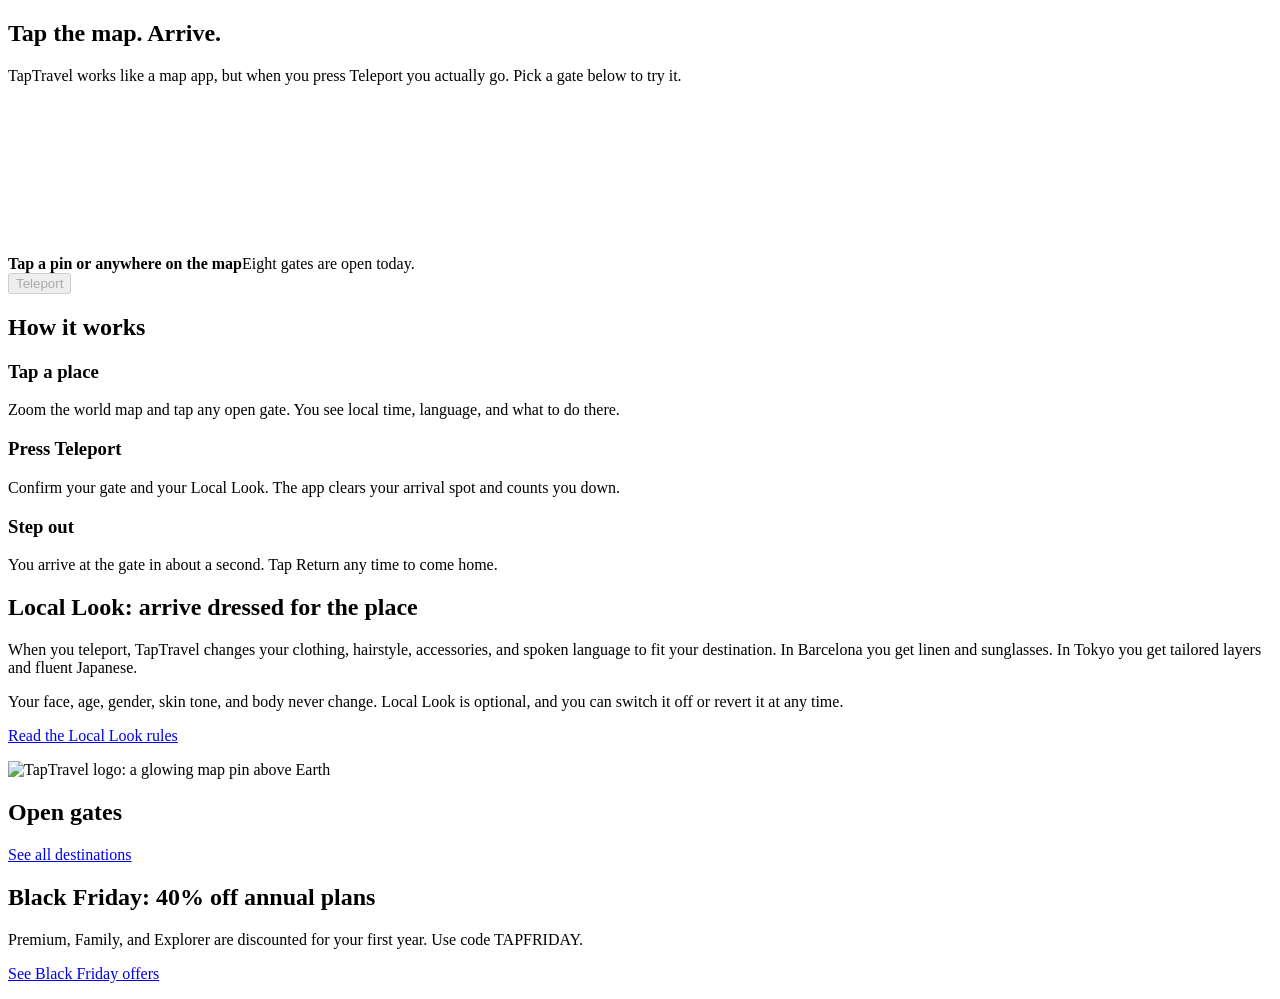
==== index.html @ 9f34a0a9 "Add files via upload" ====
<!doctype html><html lang="en"><head><meta charset="utf-8"><meta name="viewport" content="width=device-width,initial-scale=1"><title>TapTravel | Tap the map. Arrive.</title><meta name="description" content="TapTravel teleports you anywhere on Earth. Tap the map, press teleport, step out."><link rel="icon" href="assets/logo.jpeg"><link rel="preconnect" href="https://fonts.googleapis.com"><link rel="preconnect" href="https://fonts.gstatic.com" crossorigin><link href="https://fonts.googleapis.com/css2?family=Instrument+Sans:wght@400;600&family=Syne:wght@700;800&display=swap" rel="stylesheet"><link rel="stylesheet" href="css/style.css"></head><body>
<main>
<section class="hero"><div class="wrap">
<h1>Tap the map. Arrive.</h1>
<p class="lead">TapTravel works like a map app, but when you press Teleport you actually go. Pick a gate below to try it.</p>
<div class="map" id="map" role="group" aria-label="World map. Tap a pin to choose a destination."><canvas aria-hidden="true"></canvas></div>
<div class="panel"><div><strong id="pname">Tap a pin or anywhere on the map</strong><span id="pinfo">Eight gates are open today.</span></div><button class="btn" id="go" disabled>Teleport</button></div>
</div></section>
<section><div class="wrap"><h2>How it works</h2><div class="grid steps">
<div class="card"><h3>Tap a place</h3><p>Zoom the world map and tap any open gate. You see local time, language, and what to do there.</p></div>
<div class="card"><h3>Press Teleport</h3><p>Confirm your gate and your Local Look. The app clears your arrival spot and counts you down.</p></div>
<div class="card"><h3>Step out</h3><p>You arrive at the gate in about a second. Tap Return any time to come home.</p></div></div></div></section>
<section><div class="wrap split"><div><h2>Local Look: arrive dressed for the place</h2>
<p>When you teleport, TapTravel changes your clothing, hairstyle, accessories, and spoken language to fit your destination. In Barcelona you get linen and sunglasses. In Tokyo you get tailored layers and fluent Japanese.</p>
<p>Your face, age, gender, skin tone, and body never change. Local Look is optional, and you can switch it off or revert it at any time.</p>
<p style="margin-top:16px"><a class="btn ghost" href="policies.html#look">Read the Local Look rules</a></p></div>
<img src="assets/logo.jpeg" alt="TapTravel logo: a glowing map pin above Earth"></div></section>
<section><div class="wrap"><h2>Open gates</h2><div class="grid" id="featured"></div><p style="margin-top:20px"><a class="btn ghost" href="destinations.html">See all destinations</a></p></div></section>
<section data-bf><div class="wrap"><div class="bfbox"><h2>Black Friday: 40% off annual plans</h2><p>Premium, Family, and Explorer are discounted for your first year. Use code TAPFRIDAY.</p><div class="count" aria-label="Time left"></div><a class="btn city" href="plans.html#black-friday">See Black Friday offers</a></div></div></section>
</main>
<div class="warp" id="warp" aria-live="polite"><i></i><p id="wtxt"></p></div>
<script src="js/data.js"></script><script src="js/main.js"></script></body></html>
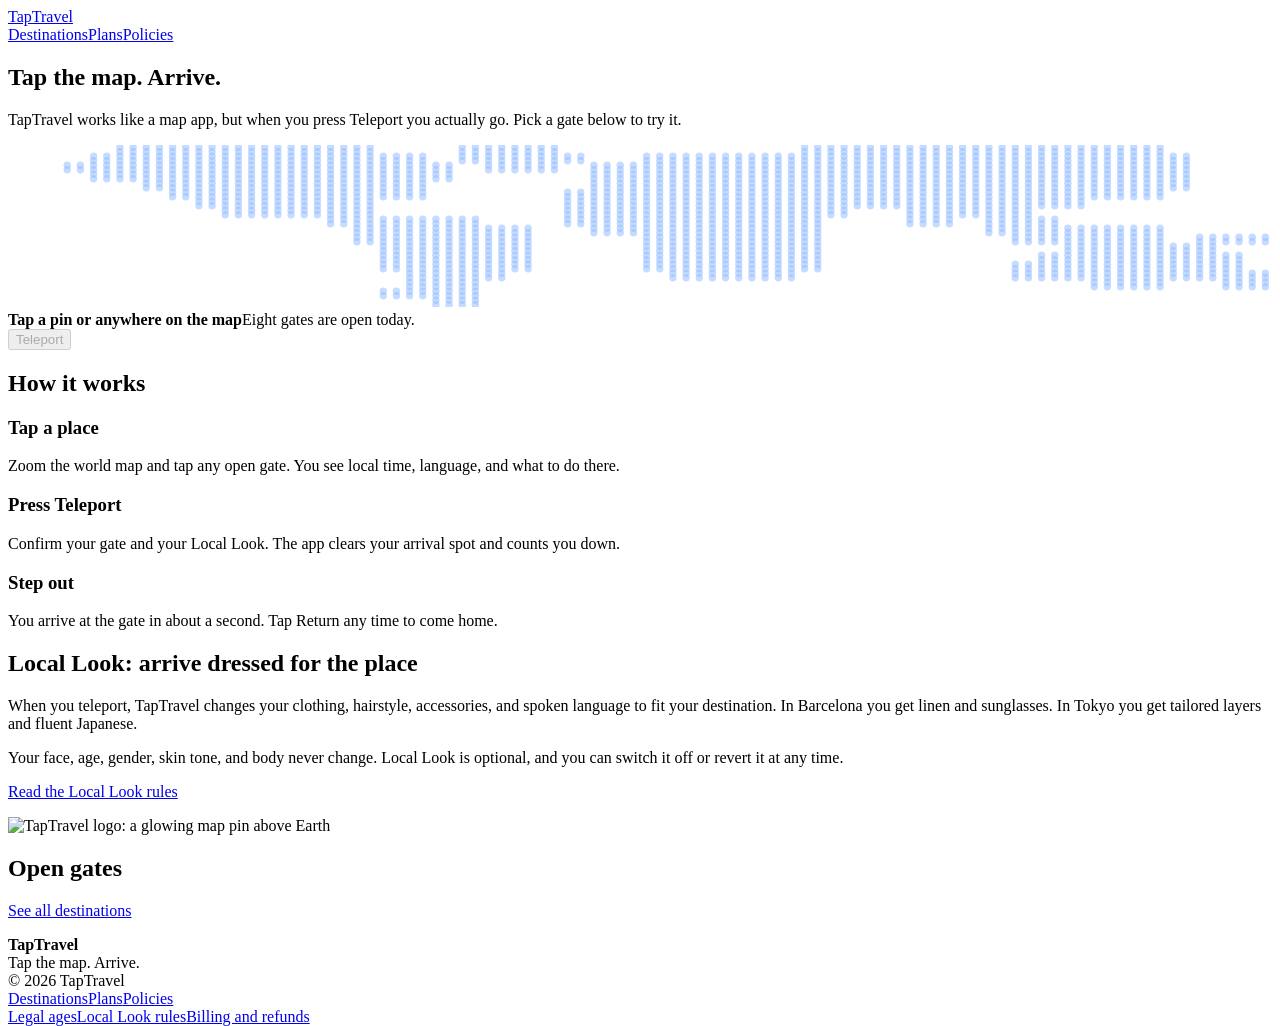
==== commit 5c4a00df: "Fix script source paths in index.html" ====
--- a/index.html
+++ b/index.html
@@ -19,4 +19,4 @@
 <section data-bf><div class="wrap"><div class="bfbox"><h2>Black Friday: 40% off annual plans</h2><p>Premium, Family, and Explorer are discounted for your first year. Use code TAPFRIDAY.</p><div class="count" aria-label="Time left"></div><a class="btn city" href="plans.html#black-friday">See Black Friday offers</a></div></div></section>
 </main>
 <div class="warp" id="warp" aria-live="polite"><i></i><p id="wtxt"></p></div>
-<script src="js/data.js"></script><script src="js/main.js"></script></body></html>
+<script src="data.js"></script><script src="main.js"></script></body></html>
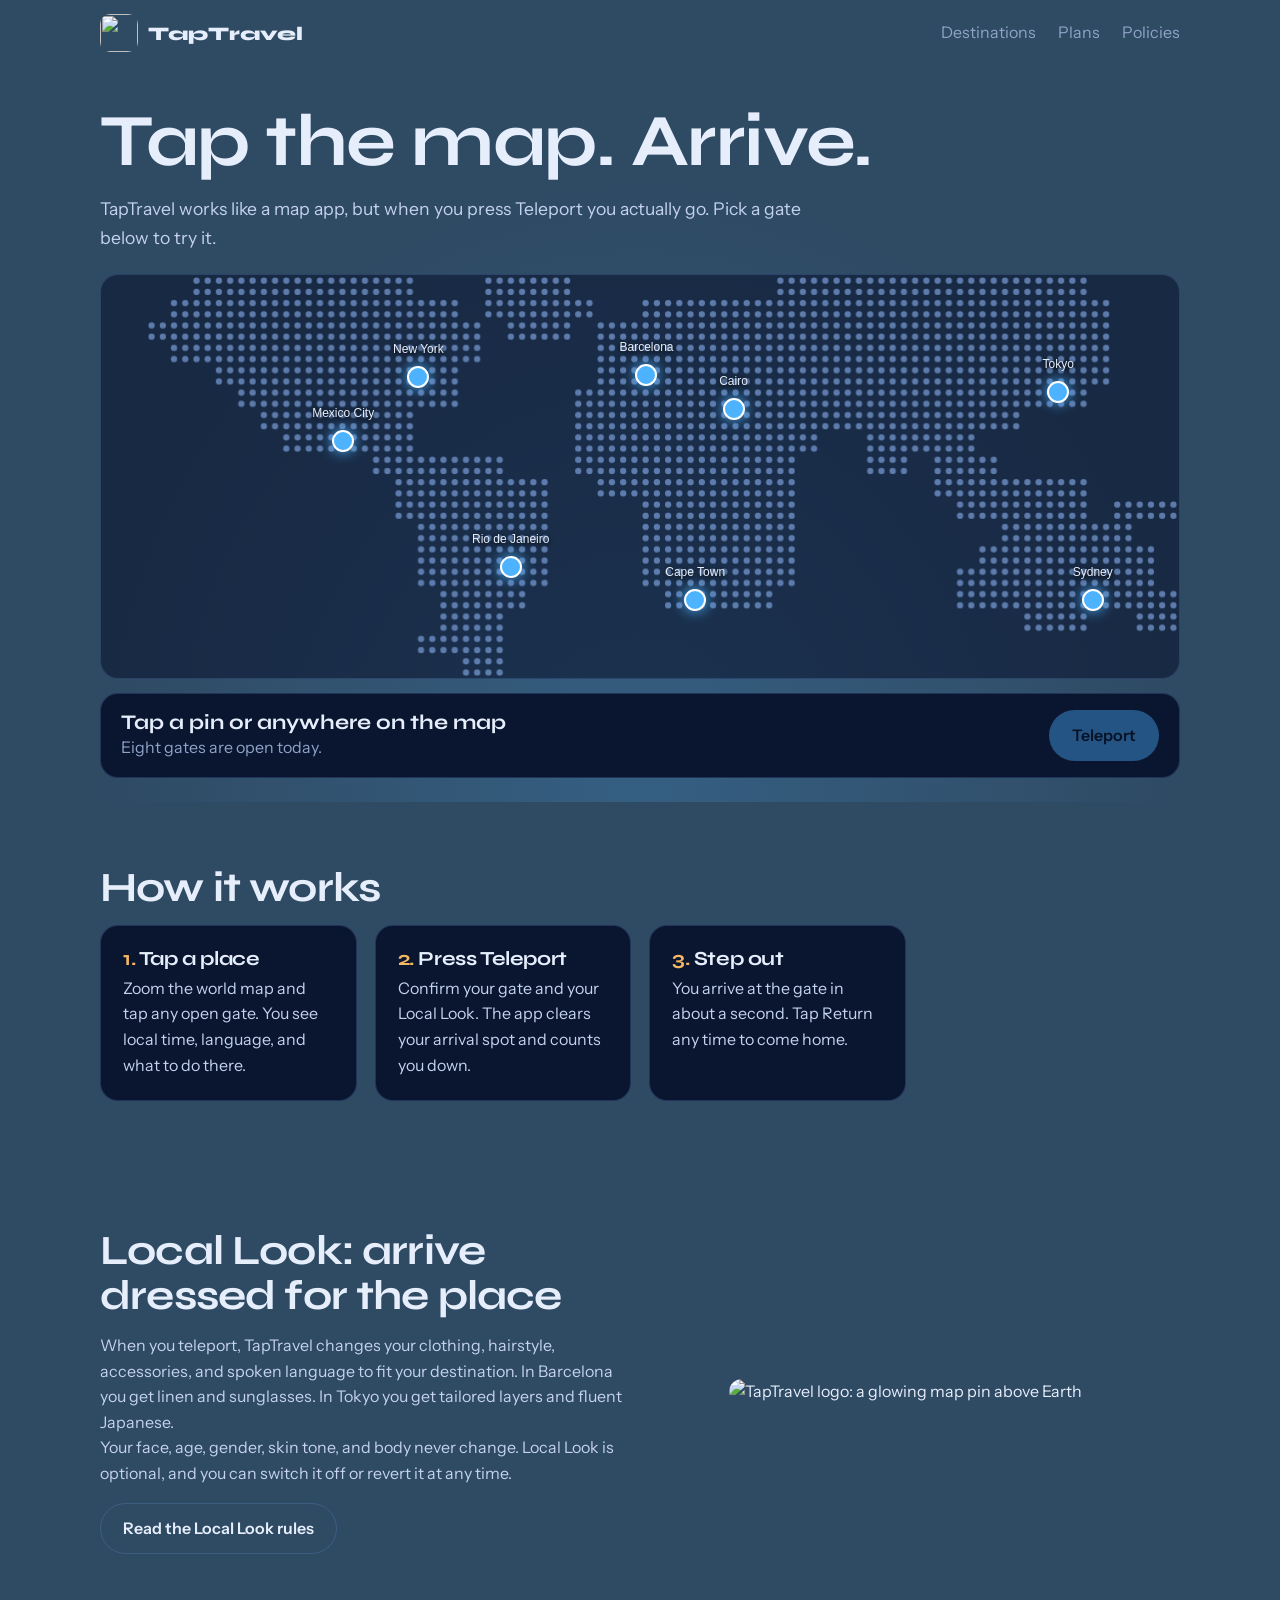
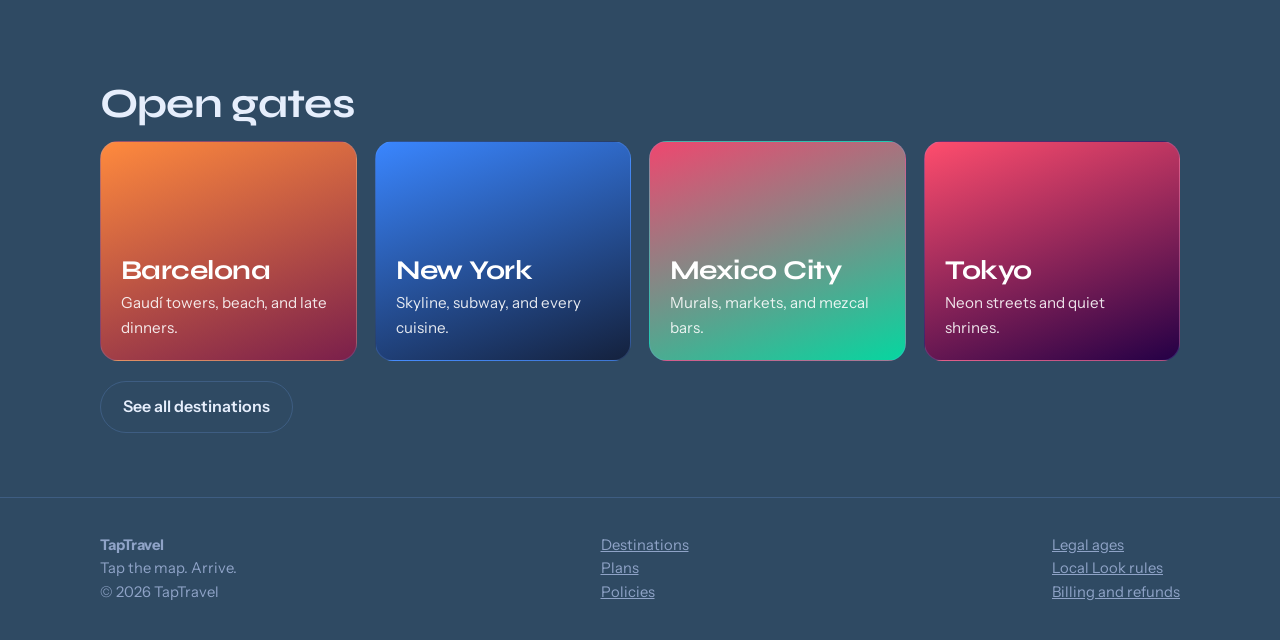
==== commit fcc8a905: "Fix links for icon and stylesheet in index.html Updated icon and stylesheet links in index.html" ====
--- a/index.html
+++ b/index.html
@@ -1,4 +1,4 @@
-<!doctype html><html lang="en"><head><meta charset="utf-8"><meta name="viewport" content="width=device-width,initial-scale=1"><title>TapTravel | Tap the map. Arrive.</title><meta name="description" content="TapTravel teleports you anywhere on Earth. Tap the map, press teleport, step out."><link rel="icon" href="assets/logo.jpeg"><link rel="preconnect" href="https://fonts.googleapis.com"><link rel="preconnect" href="https://fonts.gstatic.com" crossorigin><link href="https://fonts.googleapis.com/css2?family=Instrument+Sans:wght@400;600&family=Syne:wght@700;800&display=swap" rel="stylesheet"><link rel="stylesheet" href="css/style.css"></head><body>
+<!doctype html><html lang="en"><head><meta charset="utf-8"><meta name="viewport" content="width=device-width,initial-scale=1"><title>TapTravel | Tap the map. Arrive.</title><meta name="description" content="TapTravel teleports you anywhere on Earth. Tap the map, press teleport, step out."><link rel="icon" href="logo.jpeg"><link rel="preconnect" href="https://fonts.googleapis.com"><link rel="preconnect" href="https://fonts.gstatic.com" crossorigin><link href="https://fonts.googleapis.com/css2?family=Instrument+Sans:wght@400;600&family=Syne:wght@700;800&display=swap" rel="stylesheet"><link rel="stylesheet" href="style.css"></head><body>
 <main>
 <section class="hero"><div class="wrap">
 <h1>Tap the map. Arrive.</h1>
--- a/style.css
+++ b/style.css
@@ -0,0 +1,63 @@
+:root{--void:#040814;--deep:#0a1530;--glow:#4db3ff;--city:#f5b862;--mist:#e6eefc;--dim:#8fa3c7;--line:rgba(120,170,255,.2);--r:18px}
+*{box-sizing:border-box;margin:0}
+html{scroll-behavior:smooth}
+body{background:var(--void);color: var(--mist);font:16px/1.6 'Instrument Sans',system-ui,sans-serif; background-color:#2F4A63}
+h1,h2,h3{font-family:'Syne',system-ui,sans-serif;line-height:1.08;letter-spacing:-.02em}
+h1{font-size:clamp(2.4rem,6vw,4.6rem)}h2{font-size:clamp(1.7rem,3.6vw,2.6rem);margin-bottom:14px}h3{font-size:1.25rem;margin-bottom:6px}
+a{color:inherit}p{max-width:62ch;color:#c4d2ee}
+.wrap{max-width:1120px;margin:0 auto;padding:0 20px}
+section{padding:64px 0}
+:focus-visible{outline:2px solid var(--city);outline-offset:3px}
+.bf{background:linear-gradient(90deg,#3b1d00,#5a3200);color:#ffe2b3;text-align:center;padding:8px 12px;font-size:.92rem}.bf a{font-weight:600}
+.nav{display:flex;align-items:center;justify-content:space-between;gap:16px;padding:14px 20px;flex-wrap:wrap}
+.brand{display:flex;gap:10px;align-items:center;text-decoration:none;font:800 1.2rem Syne}
+.brand img{width:38px;height:38px;border-radius:10px}
+.nav nav{display:flex;gap:22px;flex-wrap:wrap}.nav nav a{text-decoration:none;color:var(--dim)}
+.nav nav a:hover,.nav nav a[aria-current]{color:var(--mist)}
+.btn{display:inline-block;padding:12px 22px;border-radius:999px;background:var(--glow);color:#02101f;text-decoration:none;border:1px solid transparent;cursor:pointer;font:inherit;font-weight:600}
+.btn.ghost{background:transparent;color:var(--mist);border-color:var(--line)}.btn.city{background:var(--city)}
+.btn:disabled{opacity:.4;cursor:not-allowed}
+.hero{padding:36px 0 24px;background:radial-gradient(ellipse at 50% 100%,rgba(77,179,255,.2),transparent 60%)}
+.hero p.lead{margin:14px 0 22px;font-size:1.1rem}
+.map{position:relative;aspect-ratio:8/3;width:100%;border:1px solid var(--line);border-radius:var(--r);background:rgba(10,21,48,.6);overflow:hidden;cursor:crosshair;touch-action:manipulation}
+.map canvas{position:absolute;inset:0;width:100%;height:100%}
+.pin{position:absolute;width:22px;height:22px;margin:-11px 0 0 -11px;border-radius:50%;border:2px solid #fff;background:var(--glow);box-shadow:0 0 14px var(--glow);cursor:pointer;padding:0}
+.pin[aria-pressed=true]{background:var(--city);box-shadow:0 0 0 6px rgba(245,184,98,.3),0 0 22px var(--city)}
+.pin span{position:absolute;left:50%;top:-26px;transform:translateX(-50%);font-size:.75rem;white-space:nowrap;color:var(--mist);pointer-events:none;text-shadow:0 1px 4px #000}
+.tap{position:absolute;width:26px;height:26px;margin:-13px 0 0 -13px;border:2px solid var(--glow);border-radius:50%;pointer-events:none;animation:tap .7s ease-out forwards}
+@keyframes tap{to{transform:scale(2.4);opacity:0}}
+.panel{display:flex;gap:16px;align-items:center;justify-content:space-between;flex-wrap:wrap;margin-top:14px;padding:16px 20px;border:1px solid var(--line);border-radius:var(--r);background:var(--deep)}
+.panel strong{font:700 1.3rem Syne;display:block}.panel span{color:var(--dim)}
+.warp{position:fixed;inset:0;z-index:50;display:grid;place-items:center;background:var(--void);opacity:0;pointer-events:none;transition:opacity .4s}
+.warp.on{opacity:1;pointer-events:auto}
+.warp i{position:absolute;width:40px;height:40px;border:3px solid var(--glow);border-radius:50%;box-shadow:0 0 40px var(--glow)}
+.warp.on i{animation:ring 1.2s ease-in forwards}@keyframes ring{to{transform:scale(60);opacity:0}}
+.warp p{position:relative;font:700 1.6rem Syne;color:#fff}
+@media(prefers-reduced-motion:reduce){.warp.on i,.tap{animation:none}}
+.grid{display:grid;gap:18px;grid-template-columns:repeat(auto-fill,minmax(250px,1fr))}
+.card{border:1px solid var(--line);border-radius:var(--r);padding:22px;background:var(--deep)}
+.dcard{display:flex;flex-direction:column;justify-content:flex-end;min-height:220px;border-radius:var(--r);padding:20px;text-decoration:none;background:linear-gradient(160deg,var(--a),var(--b));border:1px solid var(--line)}
+.dcard h3{font-size:1.7rem;color:#fff}.dcard p{color:#fff;opacity:.88;font-size:.95rem}
+.steps{counter-reset:s}.steps .card{counter-increment:s}.steps h3::before{content:counter(s) ". ";color:var(--city)}
+.split{display:grid;gap:36px;grid-template-columns:1fr 1fr;align-items:center}
+@media(max-width:760px){.split{grid-template-columns:1fr}}
+.split img{width:100%;max-width:380px;border-radius:28px;justify-self:center}
+.dhero{padding:72px 0;background:linear-gradient(160deg,var(--a),var(--b))}.dhero p,.dhero h1{color:#fff;margin-bottom:12px}
+.plan.feat{border-color:var(--city)}.plan .btn{margin-top:14px}
+.price{font:800 2.2rem Syne}.price small{font:400 1rem 'Instrument Sans';color:var(--dim)}
+.old{text-decoration:line-through;color:var(--dim);min-height:1.6em}
+ul.tick{list-style:none;padding:0}ul.tick li{padding:4px 0 4px 22px;position:relative}ul.tick li::before{content:"✓";position:absolute;left:0;color:var(--glow)}
+.toggle{display:inline-flex;border:1px solid var(--line);border-radius:99px;padding:4px;margin:14px 0 24px}
+.toggle button{background:none;border:0;color:var(--dim);padding:8px 18px;border-radius:99px;font:inherit;cursor:pointer}
+.toggle button[aria-pressed=true]{background:var(--glow);color:#02101f}
+.bfbox{border:1px solid var(--city);border-radius:var(--r);padding:28px;background:linear-gradient(160deg,#2a1700,var(--deep))}
+.count{display:flex;gap:12px;margin:16px 0}.count div{min-width:72px;text-align:center;padding:10px;border:1px solid var(--city);border-radius:12px;color:var(--dim);font-size:.8rem}
+.count b{display:block;font:800 1.8rem Syne;color:var(--city)}
+table{width:100%;border-collapse:collapse}th,td{text-align:left;padding:12px;border-bottom:1px solid var(--line);vertical-align:top}th{color:var(--dim);font-weight:500}.tw{overflow-x:auto}
+.doc{display:grid;grid-template-columns:190px 1fr;gap:40px}@media(max-width:760px){.doc{grid-template-columns:1fr}}
+.doc aside{position:sticky;top:20px;align-self:start}.doc aside a{display:block;padding:6px 0;color:var(--dim);text-decoration:none}
+.doc article section{padding:0 0 40px}.doc li{margin:0 0 8px 18px;color:#c4d2ee}.doc p{margin-bottom:10px}
+.note{border-left:3px solid var(--city);padding:8px 16px;background:var(--deep);margin-bottom:28px}
+details{border-bottom:1px solid var(--line);padding:14px 0}summary{cursor:pointer;font-weight:600}details p{margin-top:8px}
+footer{border-top:1px solid var(--line);padding:36px 0;color:var(--dim);font-size:.92rem}
+footer .wrap{display:flex;justify-content:space-between;gap:24px;flex-wrap:wrap}footer a{display:block;color:var(--dim)}
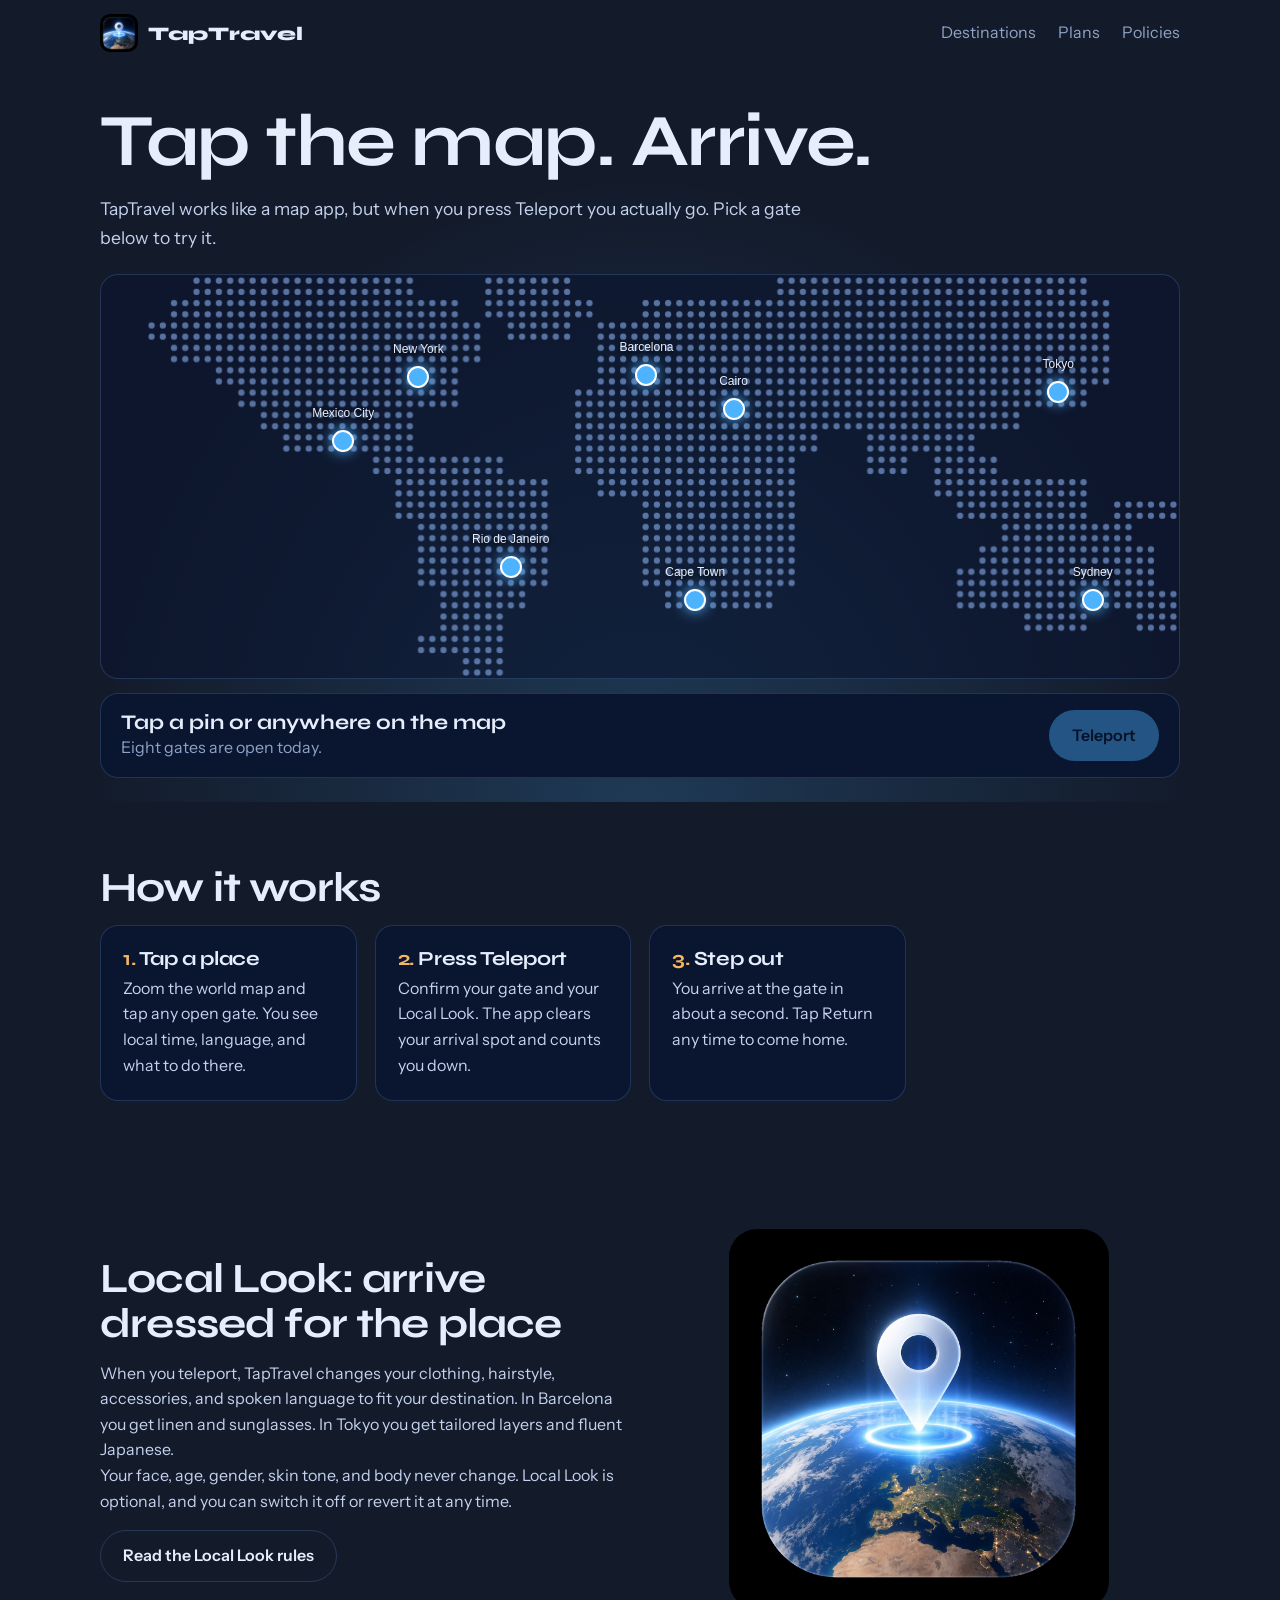
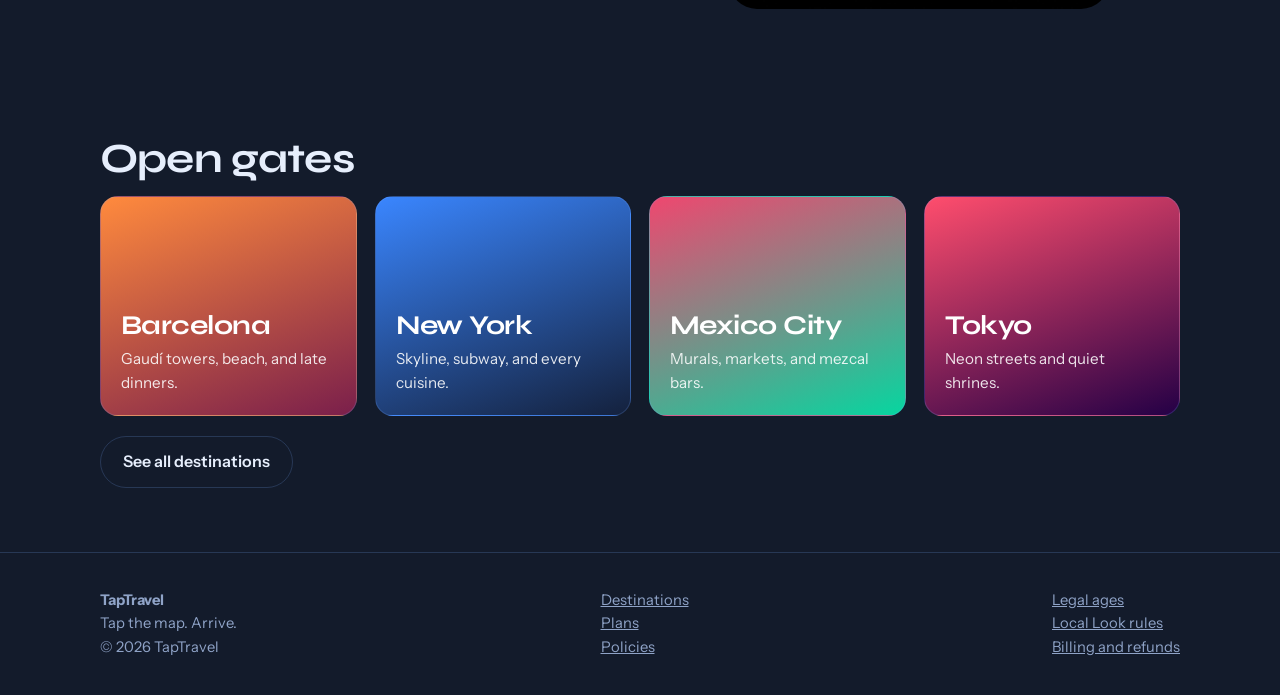
==== commit 39e0dde2: "Fix logo image source in index.html" ====
--- a/index.html
+++ b/index.html
@@ -14,7 +14,7 @@
 <p>When you teleport, TapTravel changes your clothing, hairstyle, accessories, and spoken language to fit your destination. In Barcelona you get linen and sunglasses. In Tokyo you get tailored layers and fluent Japanese.</p>
 <p>Your face, age, gender, skin tone, and body never change. Local Look is optional, and you can switch it off or revert it at any time.</p>
 <p style="margin-top:16px"><a class="btn ghost" href="policies.html#look">Read the Local Look rules</a></p></div>
-<img src="assets/logo.jpeg" alt="TapTravel logo: a glowing map pin above Earth"></div></section>
+<img src="logo.jpeg" alt="TapTravel logo: a glowing map pin above Earth"></div></section>
 <section><div class="wrap"><h2>Open gates</h2><div class="grid" id="featured"></div><p style="margin-top:20px"><a class="btn ghost" href="destinations.html">See all destinations</a></p></div></section>
 <section data-bf><div class="wrap"><div class="bfbox"><h2>Black Friday: 40% off annual plans</h2><p>Premium, Family, and Explorer are discounted for your first year. Use code TAPFRIDAY.</p><div class="count" aria-label="Time left"></div><a class="btn city" href="plans.html#black-friday">See Black Friday offers</a></div></div></section>
 </main>
--- a/style.css
+++ b/style.css
@@ -1,7 +1,7 @@
 :root{--void:#040814;--deep:#0a1530;--glow:#4db3ff;--city:#f5b862;--mist:#e6eefc;--dim:#8fa3c7;--line:rgba(120,170,255,.2);--r:18px}
 *{box-sizing:border-box;margin:0}
 html{scroll-behavior:smooth}
-body{background:var(--void);color: var(--mist);font:16px/1.6 'Instrument Sans',system-ui,sans-serif; background-color:#2F4A63}
+body{background:var(--void);color: var(--mist);font:16px/1.6 'Instrument Sans',system-ui,sans-serif; background-color:#131B2B}
 h1,h2,h3{font-family:'Syne',system-ui,sans-serif;line-height:1.08;letter-spacing:-.02em}
 h1{font-size:clamp(2.4rem,6vw,4.6rem)}h2{font-size:clamp(1.7rem,3.6vw,2.6rem);margin-bottom:14px}h3{font-size:1.25rem;margin-bottom:6px}
 a{color:inherit}p{max-width:62ch;color:#c4d2ee}
@@ -42,7 +42,7 @@
 .split{display:grid;gap:36px;grid-template-columns:1fr 1fr;align-items:center}
 @media(max-width:760px){.split{grid-template-columns:1fr}}
 .split img{width:100%;max-width:380px;border-radius:28px;justify-self:center}
-.dhero{padding:72px 0;background:linear-gradient(160deg,var(--a),var(--b))}.dhero p,.dhero h1{color:#fff;margin-bottom:12px}
+.dhero{padding:72px 0;background:linear-gradient(160deg,var(--a),var(--b))}.dhero p,.dhero h1{color:#fff;margin-bottom:12px}.dhero.photo{background:linear-gradient(rgba(4,8,20,.45),rgba(4,8,20,.7)),var(--img) center/cover no-repeat}
 .plan.feat{border-color:var(--city)}.plan .btn{margin-top:14px}
 .price{font:800 2.2rem Syne}.price small{font:400 1rem 'Instrument Sans';color:var(--dim)}
 .old{text-decoration:line-through;color:var(--dim);min-height:1.6em}
